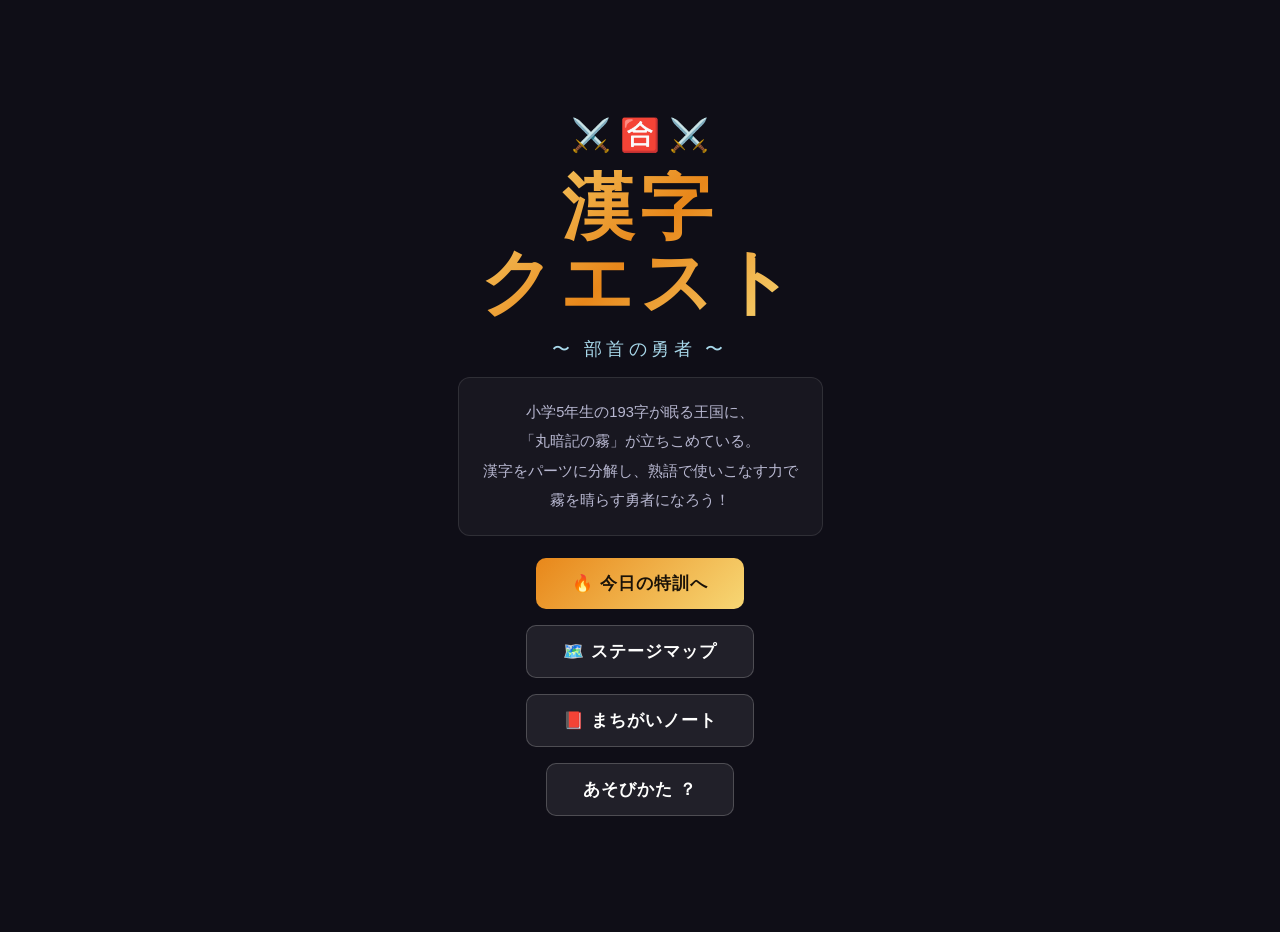
==== kanji-quest/kanji-quest.html @ ceccbde0 "初回コミット: 教育アプリ3本（RSTクエスト、まなびランク、漢字クエスト） - rst-quest: 読解力トレーニングRPG（小5対象） - progress-tracker: 教科別ランク可視化" ====
<!DOCTYPE html>
<html lang="ja">
<head>
    <meta charset="UTF-8">
    <meta name="viewport" content="width=device-width, initial-scale=1.0">
    <title>漢字クエスト 〜部首の勇者〜</title>
    <link rel="stylesheet" href="style.css">
</head>
<body>

<!-- ========== タイトル画面 ========== -->
<div id="titleScreen" class="screen">
    <div class="title-wrap">
        <div class="title-deco">⚔️ 🈴 ⚔️</div>
        <h1 class="game-title">漢字<br>クエスト</h1>
        <p class="game-subtitle">〜 部首の勇者 〜</p>
        <div class="title-story">
            小学5年生の193字が眠る王国に、<br>
            「丸暗記の霧」が立ちこめている。<br>
            漢字をパーツに分解し、熟語で使いこなす力で<br>
            霧を晴らす勇者になろう！
        </div>
        <button class="btn btn-primary" onclick="startDailyBattle()">🔥 今日の特訓へ</button>
        <button class="btn btn-secondary" onclick="openMap()">🗺️ ステージマップ</button>
        <button class="btn btn-secondary" onclick="openNotebook()">📕 まちがいノート</button>
        <button class="btn btn-secondary" onclick="showHowToPlay()">あそびかた ？</button>
    </div>
</div>

<!-- ========== あそびかた画面 ========== -->
<div id="howToPlayScreen" class="screen">
    <div class="panel" style="margin-top:40px">
        <h2>📖 あそびかた</h2>
        <div class="howto-list">
            <div class="howto-item">
                <span class="howto-icon">🔥</span>
                <div>
                    <strong>まずは「今日の特訓」</strong>
                    <p>1日5〜10問、新しい漢字と復習をまとめて出題。毎日続けよう！</p>
                </div>
            </div>
            <div class="howto-item">
                <span class="howto-icon">🧩</span>
                <div>
                    <strong>パーツで漢字を覚えよう</strong>
                    <p>新しい漢字はパーツが合体するアニメで登場。丸暗記じゃなく形で覚えよう。</p>
                </div>
            </div>
            <div class="howto-item">
                <span class="howto-icon">✍️</span>
                <div>
                    <strong>1回だけ書いて、テストする</strong>
                    <p>10回書くより、1回ていねいに書いて思い出すテストの方が身につくよ。</p>
                </div>
            </div>
            <div class="howto-item">
                <span class="howto-icon">📕</span>
                <div>
                    <strong>まちがいノートで復習</strong>
                    <p>まちがえた漢字は1日後・3日後・7日後に再登場。ぜんぶ正解でマスター！</p>
                </div>
            </div>
            <div class="howto-item">
                <span class="howto-icon">❤️</span>
                <div>
                    <strong>HPに気をつけよう</strong>
                    <p>まちがえると自分のHPが12へる。ゼロになるとやりなおし。</p>
                </div>
            </div>
        </div>
        <button class="btn btn-primary" onclick="show('titleScreen')">もどる</button>
    </div>
</div>

<!-- ========== マップ画面 ========== -->
<div id="mapScreen" class="screen">
    <div class="map-header">
        <div class="player-info">
            <div class="player-avatar">🧙</div>
            <div class="player-stats">
                <div class="player-name">部首の勇者</div>
                <div class="hp-row">
                    <span>HP</span>
                    <div class="hp-track"><div class="hp-fill" id="mapHpFill" style="width:100%"></div></div>
                    <span id="mapHpText">100/100</span>
                </div>
                <div class="level-text" id="mapLevel">覚えた漢字: 0 / 193字</div>
            </div>
        </div>
        <div class="streak-badge">🔥 <span id="mapStreak">0</span>日連続</div>
    </div>

    <h2 class="map-title">🗺️ 漢字の王国マップ</h2>
    <div class="stage-grid" id="stageGrid"></div>
    <div style="text-align:center;margin-top:16px">
        <button class="btn btn-secondary" onclick="show('titleScreen')">タイトルへ</button>
    </div>
</div>

<!-- ========== ステージ紹介画面 ========== -->
<div id="stageIntroScreen" class="screen">
    <div class="panel" style="margin-top:30px">
        <div id="introContent"></div>
        <div class="intro-buttons">
            <button class="btn btn-secondary" onclick="backToMap()">もどる</button>
            <button class="btn btn-primary" onclick="startStageBattle()">バトル開始！⚔️</button>
        </div>
    </div>
</div>

<!-- ========== バトル画面 ========== -->
<div id="battleScreen" class="screen">
    <div class="battle-wrap">

        <div class="battle-top-bar">
            <button class="btn-exit-battle" onclick="exitBattle()">✕ タイトルへ</button>
        </div>

        <!-- HP バー -->
        <div class="battle-hps">
            <div class="battle-hp-box">
                <span class="label">🧙 勇者</span>
                <div class="hp-row">
                    <div class="hp-track"><div class="hp-fill" id="playerHpFill" style="width:100%"></div></div>
                    <span id="playerHpText">100/100</span>
                </div>
            </div>
            <div class="battle-hp-box">
                <span class="label" id="enemyLabel">👾 てき</span>
                <div class="hp-row">
                    <div class="hp-track"><div class="hp-fill enemy-fill" id="enemyHpFill" style="width:100%"></div></div>
                    <span id="enemyHpText"></span>
                </div>
            </div>
        </div>

        <!-- ステージ名チップ -->
        <div><span class="stage-chip" id="battleStageChip"></span></div>

        <!-- バトルシーン -->
        <div class="battle-scene">
            <div class="dmg-pop" id="dmgPop"></div>
            <div class="player-dmg-pop" id="playerDmgPop"></div>
            <div class="enemy-sprite" id="enemySprite">👾</div>
        </div>

        <div class="q-progress" id="qProgress">1 / 5</div>

        <!-- 新出漢字：パーツ合成 & 導入パネル -->
        <div class="q-panel" id="introPanel" style="display:none">
            <div class="synth-stage" id="synthStage">
                <div class="synth-result" id="synthResult"></div>
            </div>
            <div style="text-align:center;margin-bottom:12px">
                <button class="btn btn-secondary synth-replay-btn" id="synthReplayBtn" onclick="replaySynthesis()" style="display:none">🔁 もう一度見る</button>
            </div>
            <div class="kanji-info-card" id="kanjiInfoCard"></div>
            <div class="write-once-panel">
                <div class="write-once-kanji" id="writeOnceKanji"></div>
                <div class="write-once-hint">大きく1回、ていねいに書いてみよう</div>
                <button class="btn btn-primary" onclick="confirmWritten()">書けた！つぎへ ▶</button>
            </div>
        </div>

        <!-- 復習・テスト：問題パネル -->
        <div class="q-panel" id="quizPanel" style="display:none">
            <div class="skill-badge" id="skillBadge">📚 熟語クイズ</div>
            <div class="q-text" id="qText"></div>
            <div class="choices" id="choices"></div>
            <div class="feedback" id="feedbackBox" style="display:none"></div>
        </div>

    </div>
</div>

<!-- ========== ステージクリア／今日の特訓 結果画面 ========== -->
<div id="stageClearScreen" class="screen">
    <div class="clear-wrap">
        <div class="clear-title" id="clearTitle">⭐ クリア！ ⭐</div>
        <div id="clearContent"></div>
        <button class="btn btn-primary" id="clearNextBtn">マップへもどる 🗺️</button>
    </div>
</div>

<!-- ========== ゲームオーバー画面 ========== -->
<div id="gameOverScreen" class="screen">
    <div class="clear-wrap">
        <div class="gameover-title">💀 ゲームオーバー</div>
        <p style="color:#b8b8d1;line-height:2">HPが０になってしまった…<br>もう一度チャレンジしよう！</p>
        <button class="btn btn-primary" onclick="retryBattle()">⚔️ もう一度</button>
        <button class="btn btn-secondary" onclick="backToMap()">🗺️ マップへ</button>
    </div>
</div>

<!-- ========== まちがいノート画面 ========== -->
<div id="notebookScreen" class="screen">
    <div class="panel" style="margin-top:30px">
        <h2>📕 まちがいノート</h2>
        <p style="color:#b8b8d1;font-size:0.85rem;margin-bottom:14px">まちがえた漢字はここに集まるよ。1日後→3日後→7日後で正解するとマスターになる。</p>
        <div class="notebook-list" id="notebookList"></div>
        <div class="intro-buttons">
            <button class="btn btn-secondary" onclick="show('titleScreen')">もどる</button>
            <button class="btn btn-primary" id="notebookReviewBtn" onclick="startNotebookReview()">今すぐ復習する 📕</button>
        </div>
    </div>
</div>

<!-- ========== 全漢字マスター画面 ========== -->
<div id="allMasteredScreen" class="screen">
    <div class="clear-wrap">
        <div class="complete-title">🏆 全193字マスター！ 🏆</div>
        <p style="color:#b8b8d1;line-height:2">おめでとう！<br>あなたは真の「部首の勇者」になった！</p>
        <div class="score-box">
            <div class="score-row"><span>覚えた漢字</span><span style="color:#2ecc71;font-weight:bold">193 / 193字</span></div>
            <div class="score-row"><span>連続日数</span><span id="masteredStreak" style="color:#f7d774">0日</span></div>
        </div>
        <button class="btn btn-primary" onclick="show('titleScreen')">▶ タイトルへ</button>
    </div>
</div>

<script src="data.js"></script>
<script src="game.js"></script>
</body>
</html>
---- kanji-quest/style.css ----
/* ===== Reset & Base ===== */
* { margin: 0; padding: 0; box-sizing: border-box; }

body {
    background: #0f0e17;
    color: #fffffe;
    font-family: 'Hiragino Kaku Gothic ProN', 'Meiryo', 'Yu Gothic', sans-serif;
    min-height: 100vh;
    display: flex;
    justify-content: center;
    align-items: flex-start;
}

/* ===== Screens ===== */
.screen {
    display: none;
    width: 100%;
    max-width: 680px;
    min-height: 100vh;
    padding: 16px;
    animation: fadeIn 0.3s ease;
}
.screen.active { display: block; }

@keyframes fadeIn {
    from { opacity: 0; transform: translateY(8px); }
    to   { opacity: 1; transform: translateY(0); }
}

/* ===== Title Screen ===== */
.title-wrap {
    min-height: 100vh;
    display: flex;
    flex-direction: column;
    justify-content: center;
    align-items: center;
    gap: 16px;
    text-align: center;
    padding: 40px 20px;
}

.title-deco { font-size: 2rem; animation: pulse 2s infinite; }

@keyframes pulse {
    0%,100% { transform: scale(1); }
    50%      { transform: scale(1.12); }
}

.game-title {
    font-size: 4.5rem;
    font-weight: 900;
    line-height: 1.05;
    letter-spacing: 0.08em;
    background: linear-gradient(135deg, #f7d774 0%, #e8871a 50%, #f7d774 100%);
    -webkit-background-clip: text;
    -webkit-text-fill-color: transparent;
    background-clip: text;
}

.game-subtitle {
    font-size: 1.1rem;
    color: #a8d8ea;
    letter-spacing: 0.25em;
}

.title-story {
    background: rgba(255,255,255,0.04);
    border: 1px solid rgba(255,255,255,0.1);
    border-radius: 12px;
    padding: 20px 24px;
    max-width: 380px;
    line-height: 2;
    font-size: 0.92rem;
    color: #b8b8d1;
    margin-bottom: 6px;
}

/* ===== Buttons ===== */
.btn {
    border: none;
    border-radius: 10px;
    padding: 14px 36px;
    font-size: 1.05rem;
    font-family: inherit;
    cursor: pointer;
    font-weight: bold;
    letter-spacing: 0.06em;
    transition: transform 0.15s, box-shadow 0.15s;
}
.btn-primary {
    background: linear-gradient(135deg, #e8871a, #f7d774);
    color: #1a1208;
}
.btn-primary:hover {
    transform: translateY(-2px);
    box-shadow: 0 6px 20px rgba(232,135,26,0.45);
}
.btn-secondary {
    background: rgba(255,255,255,0.08);
    color: #fffffe;
    border: 1px solid rgba(255,255,255,0.2);
}
.btn-secondary:hover { background: rgba(255,255,255,0.16); }
.btn:active { transform: translateY(0); }
.btn:disabled { opacity: 0.4; cursor: not-allowed; }

/* ===== Generic Panel ===== */
.panel {
    background: rgba(255,255,255,0.04);
    border: 1px solid rgba(255,255,255,0.12);
    border-radius: 16px;
    padding: 28px 24px;
    margin: 20px auto;
    max-width: 600px;
    text-align: center;
}
.panel h2 { font-size: 1.4rem; margin-bottom: 20px; color: #f7d774; }

/* ===== How To Play ===== */
.howto-list { text-align: left; margin: 20px 0; display: flex; flex-direction: column; gap: 14px; }
.howto-item {
    display: flex;
    align-items: flex-start;
    gap: 14px;
    background: rgba(255,255,255,0.03);
    padding: 12px 14px;
    border-radius: 10px;
}
.howto-icon { font-size: 1.7rem; flex-shrink: 0; line-height: 1; }
.howto-item strong { display: block; color: #f7d774; margin-bottom: 3px; font-size: 0.95rem; }
.howto-item p { font-size: 0.87rem; color: #b8b8d1; line-height: 1.6; }

/* ===== Map Screen ===== */
.map-header {
    display: flex;
    justify-content: space-between;
    align-items: center;
    padding: 14px 16px;
    background: rgba(255,255,255,0.04);
    border: 1px solid rgba(255,255,255,0.1);
    border-radius: 12px;
    margin-bottom: 20px;
    gap: 12px;
}
.player-info { display: flex; align-items: center; gap: 12px; flex: 1; min-width: 0; }
.player-avatar { font-size: 2.4rem; flex-shrink: 0; }
.player-stats { flex: 1; min-width: 0; }
.player-name { font-weight: bold; color: #f7d774; font-size: 0.95rem; margin-bottom: 5px; }
.level-text { font-size: 0.8rem; color: #a8d8ea; margin-top: 4px; }
.streak-badge {
    background: rgba(247,215,116,0.12);
    border: 1px solid rgba(247,215,116,0.3);
    border-radius: 20px;
    padding: 6px 14px;
    font-size: 0.85rem;
    color: #f7d774;
    white-space: nowrap;
}

.map-title { text-align: center; font-size: 1.2rem; margin-bottom: 16px; color: #f7d774; }

/* ===== HP Bar ===== */
.hp-row { display: flex; align-items: center; gap: 8px; font-size: 0.82rem; }
.hp-track {
    flex: 1;
    height: 10px;
    background: rgba(255,255,255,0.1);
    border-radius: 5px;
    overflow: hidden;
    min-width: 60px;
}
.hp-fill {
    height: 100%;
    background: linear-gradient(90deg, #2ecc71, #27ae60);
    border-radius: 5px;
    transition: width 0.5s ease, background 0.3s;
}
.hp-fill.danger  { background: linear-gradient(90deg, #e74c3c, #c0392b); }
.hp-fill.warning { background: linear-gradient(90deg, #f39c12, #d68910); }
.hp-fill.enemy-fill { background: linear-gradient(90deg, #e74c3c, #c0392b); }

/* ===== Stage Grid ===== */
.stage-grid { display: grid; grid-template-columns: repeat(2, 1fr); gap: 12px; }

.stage-card {
    background: rgba(255,255,255,0.04);
    border: 2px solid rgba(255,255,255,0.1);
    border-radius: 12px;
    padding: 18px 14px;
    cursor: pointer;
    text-align: center;
    transition: border-color 0.2s, background 0.2s, transform 0.15s;
}
.stage-card:hover { border-color: #f7d774; background: rgba(247,215,116,0.08); transform: translateY(-2px); }
.stage-card.cleared { border-color: #2ecc71; background: rgba(46,204,113,0.07); }
.stage-card.boss { border-color: rgba(231,76,60,0.4); }

.stage-icon { font-size: 2rem; margin-bottom: 8px; }
.stage-name { font-size: 0.92rem; font-weight: bold; margin-bottom: 4px; }
.stage-skill { font-size: 0.73rem; color: #a8d8ea; }
.stage-status { font-size: 0.78rem; margin-top: 6px; color: #b8b8d1; }

/* ===== Stage Intro ===== */
.intro-enemy { font-size: 4.5rem; margin: 16px 0; }
.intro-title { font-size: 1.5rem; color: #f7d774; margin-bottom: 6px; font-weight: bold; }
.intro-enemy-name { font-size: 1.1rem; color: #e74c3c; font-weight: bold; margin-bottom: 16px; }

.intro-skill-box {
    background: rgba(168,216,234,0.08);
    border: 1px solid rgba(168,216,234,0.28);
    border-radius: 10px;
    padding: 14px 16px;
    margin: 14px 0;
    font-size: 0.88rem;
    color: #c8e8f4;
    line-height: 1.7;
    text-align: left;
}
.intro-skill-box strong { color: #a8d8ea; }

.intro-meta { color: #b8b8d1; font-size: 0.85rem; margin-bottom: 4px; }
.intro-buttons { display: flex; gap: 12px; justify-content: center; margin-top: 22px; flex-wrap: wrap; }

/* ===== Battle Screen ===== */
.battle-wrap {
    display: flex;
    flex-direction: column;
    gap: 12px;
    padding: 12px;
    min-height: 100vh;
}

.battle-top-bar { display: flex; justify-content: flex-end; }
.btn-exit-battle {
    background: transparent;
    border: 1px solid rgba(255,255,255,0.15);
    color: #b8b8d1;
    border-radius: 20px;
    padding: 4px 12px;
    font-size: 0.72rem;
    font-family: inherit;
    cursor: pointer;
}
.btn-exit-battle:hover { background: rgba(255,255,255,0.08); color: #fffffe; }

.battle-hps { display: flex; justify-content: space-between; gap: 10px; }

.battle-hp-box {
    flex: 1;
    background: rgba(255,255,255,0.04);
    border-radius: 8px;
    padding: 10px 12px;
    font-size: 0.82rem;
}
.battle-hp-box .label { font-weight: bold; margin-bottom: 6px; display: block; }

/* Stage name chip */
.stage-chip {
    display: inline-block;
    background: rgba(247,215,116,0.15);
    border: 1px solid rgba(247,215,116,0.3);
    border-radius: 20px;
    padding: 3px 14px;
    font-size: 0.78rem;
    color: #f7d774;
    margin-bottom: 4px;
}

.battle-scene {
    position: relative;
    height: 110px;
    background: rgba(255,255,255,0.02);
    border-radius: 12px;
    display: flex;
    justify-content: flex-end;
    align-items: center;
    padding: 16px 24px;
    overflow: hidden;
}
.enemy-sprite { font-size: 4.5rem; transition: transform 0.1s; user-select: none; }

.dmg-pop {
    position: absolute;
    font-size: 1.6rem;
    font-weight: 900;
    color: #f7d774;
    opacity: 0;
    top: 18px;
    right: 80px;
    pointer-events: none;
    text-shadow: 0 2px 8px rgba(0,0,0,0.6);
}
.player-dmg-pop {
    position: absolute;
    font-size: 1.2rem;
    font-weight: 900;
    color: #e74c3c;
    opacity: 0;
    top: 18px;
    left: 20px;
    pointer-events: none;
    text-shadow: 0 2px 8px rgba(0,0,0,0.6);
}

.q-progress { text-align: center; font-size: 0.78rem; color: #b8b8d1; }

/* ===== Question Panel ===== */
.q-panel {
    background: rgba(255,255,255,0.04);
    border: 1px solid rgba(255,255,255,0.1);
    border-radius: 12px;
    padding: 16px;
    flex: 1;
}
.skill-badge {
    display: inline-block;
    background: rgba(168,216,234,0.12);
    border: 1px solid rgba(168,216,234,0.3);
    border-radius: 20px;
    padding: 3px 12px;
    font-size: 0.75rem;
    color: #a8d8ea;
    margin-bottom: 14px;
}

.q-text {
    font-size: 0.97rem;
    font-weight: bold;
    margin-bottom: 16px;
    line-height: 1.7;
    white-space: pre-line;
}

.choices { display: flex; flex-direction: column; gap: 10px; }

.choice-btn {
    background: rgba(255,255,255,0.05);
    border: 2px solid rgba(255,255,255,0.14);
    border-radius: 10px;
    padding: 13px 16px;
    font-size: 0.92rem;
    font-family: inherit;
    color: #fffffe;
    cursor: pointer;
    text-align: left;
    transition: border-color 0.18s, background 0.18s;
    line-height: 1.5;
}
.choice-btn:hover:not(:disabled) {
    border-color: #f7d774;
    background: rgba(247,215,116,0.1);
}
.choice-btn.correct  { border-color: #2ecc71; background: rgba(46,204,113,0.18); }
.choice-btn.wrong    { border-color: #e74c3c; background: rgba(231,76,60,0.18); }
.choice-btn:disabled { cursor: default; }

/* ===== Feedback ===== */
.feedback {
    margin-top: 14px;
    padding: 14px 16px;
    border-radius: 10px;
    font-size: 0.88rem;
    line-height: 1.7;
    text-align: center;
}
.feedback.ok  { background: rgba(46,204,113,0.1);  border: 1px solid rgba(46,204,113,0.3);  color: #2ecc71; }
.feedback.ng  { background: rgba(231,76,60,0.1);   border: 1px solid rgba(231,76,60,0.3);   color: #e74c3c; }
.feedback .expl { color: #c8c8d8; font-size: 0.83rem; margin-top: 4px; }
.feedback .btn  { margin-top: 12px; }

/* ===== パーツ合成演出 ===== */
.synth-stage {
    position: relative;
    height: 140px;
    display: flex;
    align-items: center;
    justify-content: center;
    margin-bottom: 12px;
}
.synth-part {
    position: absolute;
    font-size: 2.4rem;
    opacity: 0;
    color: #a8d8ea;
    font-weight: bold;
    text-shadow: 0 0 10px rgba(168,216,234,0.5);
    transition: transform 1.1s cubic-bezier(.2,.8,.2,1), opacity 0.7s;
}
.synth-part-label {
    position: absolute;
    font-size: 0.68rem;
    color: #a8d8ea;
    opacity: 0;
    transition: opacity 0.7s;
    white-space: nowrap;
}
.synth-result {
    font-size: 4.6rem;
    font-weight: 900;
    opacity: 0;
    transform: scale(0.6);
    color: #f7d774;
    text-shadow: 0 0 24px rgba(247,215,116,0.7);
    transition: opacity 0.7s, transform 0.7s;
}
.synth-result.show { opacity: 1; transform: scale(1); }
@keyframes synthGlowPulse {
    0%,100% { text-shadow: 0 0 24px rgba(247,215,116,0.7); }
    50%      { text-shadow: 0 0 40px rgba(247,215,116,1); }
}
.synth-result.show { animation: synthGlowPulse 1.2s ease-in-out 1; }
.synth-replay-btn { padding: 7px 20px; font-size: 0.82rem; }

/* ===== 漢字情報カード（読み・意味・熟語） ===== */
.kanji-info-card {
    background: rgba(255,255,255,0.04);
    border-radius: 12px;
    padding: 16px;
    text-align: left;
    margin-bottom: 12px;
    opacity: 0;
    transition: opacity 0.5s;
}
.kanji-info-card.show { opacity: 1; }
.kanji-reading-row { display: flex; gap: 16px; margin-bottom: 8px; font-size: 0.85rem; color: #a8d8ea; flex-wrap: wrap; }
.kanji-meaning { font-size: 0.9rem; color: #e8e8f0; margin-bottom: 10px; line-height: 1.6; }
.kanji-story { font-size: 0.83rem; color: #c8c8d8; margin-bottom: 10px; line-height: 1.7; background: rgba(0,0,0,0.2); border-left: 3px solid #a8d8ea; padding: 8px 12px; border-radius: 0 8px 8px 0; }
.compound-chip {
    display: inline-block;
    background: rgba(247,215,116,0.12);
    border-radius: 8px;
    padding: 5px 12px;
    margin: 4px 4px 0 0;
    font-size: 0.82rem;
    line-height: 1.5;
}
.compound-chip b { color: #f7d774; }

/* ===== 一回書くステップ ===== */
.write-once-panel { text-align: center; padding: 12px 0 4px; }
.write-once-kanji { font-size: 5.5rem; color: rgba(255,255,255,0.14); font-weight: 900; user-select: none; line-height: 1; }
.write-once-hint { color: #b8b8d1; font-size: 0.85rem; margin: 8px 0 16px; }

/* ===== まちがいノート ===== */
.notebook-list { display: flex; flex-direction: column; gap: 10px; margin-bottom: 10px; max-height: 50vh; overflow-y: auto; }
.notebook-item {
    display: flex;
    justify-content: space-between;
    align-items: center;
    background: rgba(255,255,255,0.04);
    border-radius: 10px;
    padding: 10px 14px;
}
.notebook-kanji-info { display: flex; align-items: center; gap: 10px; }
.notebook-kanji { font-size: 1.6rem; }
.notebook-meaning { font-size: 0.75rem; color: #b8b8d1; }
.due-badge { font-size: 0.72rem; padding: 3px 10px; border-radius: 12px; white-space: nowrap; }
.due-badge.today { background: rgba(231,76,60,0.2); color: #e74c3c; }
.due-badge.upcoming { background: rgba(255,255,255,0.08); color: #b8b8d1; }
.notebook-empty { color: #b8b8d1; text-align: center; padding: 30px 0; }

/* ===== Stage Clear ===== */
.clear-wrap {
    min-height: 100vh;
    display: flex;
    flex-direction: column;
    justify-content: center;
    align-items: center;
    gap: 18px;
    text-align: center;
    padding: 40px 20px;
}
.clear-title    { font-size: 2rem;  color: #f7d774; font-weight: 900; }
.gameover-title { font-size: 2rem;  color: #e74c3c; font-weight: 900; }
.complete-title { font-size: 1.8rem; color: #f7d774; font-weight: 900; }

.score-box {
    background: rgba(255,255,255,0.05);
    border: 1px solid rgba(255,255,255,0.1);
    border-radius: 12px;
    padding: 18px 24px;
    width: 100%;
    max-width: 300px;
}
.score-row {
    display: flex;
    justify-content: space-between;
    padding: 7px 0;
    border-bottom: 1px solid rgba(255,255,255,0.06);
    font-size: 0.9rem;
}
.score-row:last-child { border-bottom: none; }

.skill-up {
    background: linear-gradient(135deg, #e8871a, #f7d774);
    color: #1a1208;
    border-radius: 8px;
    padding: 10px 24px;
    font-weight: bold;
    font-size: 0.95rem;
    display: inline-block;
}

/* ===== Responsive ===== */
@media (max-width: 480px) {
    .game-title { font-size: 3.2rem; }
    .stage-grid { grid-template-columns: 1fr; }
    .battle-hps { flex-direction: column; }
    .intro-buttons { flex-direction: column; align-items: center; }
}
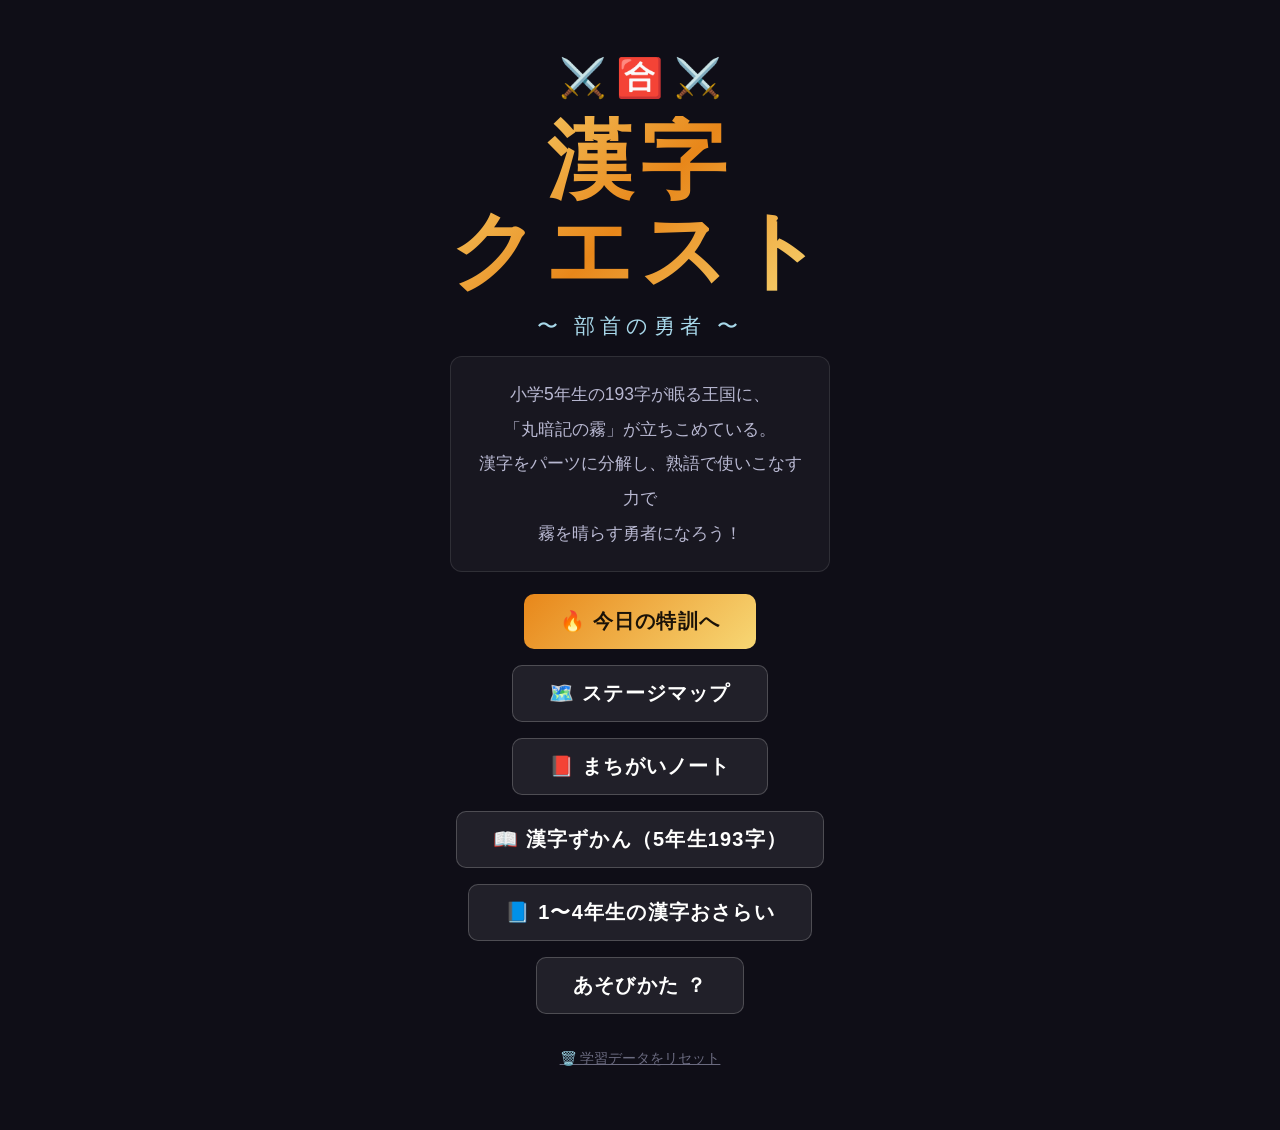
==== commit 951d265b: "漢字クエストに1〜4年生おさらいモード・漢字ずかん・データリセット等を追加 - 1〜4年生の教育漢字642字を新規データ化し、学年別おさらいバトルモードを追加 - 5年生193字をいつでも閲覧できる「" ====
--- a/kanji-quest/kanji-quest.html
+++ b/kanji-quest/kanji-quest.html
@@ -23,7 +23,10 @@
         <button class="btn btn-primary" onclick="startDailyBattle()">🔥 今日の特訓へ</button>
         <button class="btn btn-secondary" onclick="openMap()">🗺️ ステージマップ</button>
         <button class="btn btn-secondary" onclick="openNotebook()">📕 まちがいノート</button>
+        <button class="btn btn-secondary" onclick="openKanjiDex()">📖 漢字ずかん（5年生193字）</button>
+        <button class="btn btn-secondary" onclick="openReviewMap()">📘 1〜4年生の漢字おさらい</button>
         <button class="btn btn-secondary" onclick="showHowToPlay()">あそびかた ？</button>
+        <button class="btn-reset" onclick="resetAllProgress()">🗑️ 学習データをリセット</button>
     </div>
 </div>
 
@@ -97,6 +100,18 @@
     </div>
 </div>
 
+<!-- ========== 1〜4年生 漢字おさらい 学年マップ画面 ========== -->
+<div id="reviewMapScreen" class="screen">
+    <div class="panel" style="margin-top:30px">
+        <h2 class="map-title" style="margin-bottom:4px">📘 1〜4年生 漢字おさらい</h2>
+        <p style="color:#b8b8d1;font-size:0.85rem;text-align:center;margin-bottom:16px">学年をえらんで、これまで習った漢字をおさらいしよう！</p>
+        <div class="stage-grid" id="reviewGradeGrid"></div>
+        <div style="text-align:center;margin-top:16px">
+            <button class="btn btn-secondary" onclick="show('titleScreen')">タイトルへ</button>
+        </div>
+    </div>
+</div>
+
 <!-- ========== ステージ紹介画面 ========== -->
 <div id="stageIntroScreen" class="screen">
     <div class="panel" style="margin-top:30px">
@@ -201,6 +216,39 @@
         <div class="intro-buttons">
             <button class="btn btn-secondary" onclick="show('titleScreen')">もどる</button>
             <button class="btn btn-primary" id="notebookReviewBtn" onclick="startNotebookReview()">今すぐ復習する 📕</button>
+        </div>
+    </div>
+</div>
+
+<!-- ========== 漢字ずかん 一覧画面 ========== -->
+<div id="kanjiDexScreen" class="screen">
+    <div class="panel" style="margin-top:30px">
+        <h2 class="map-title" style="margin-bottom:4px">📖 漢字ずかん</h2>
+        <p style="color:#b8b8d1;font-size:0.85rem;text-align:center;margin-bottom:16px">5年生193字、いつでも見返せるよ。⭐は覚えた漢字。</p>
+        <div class="dex-grid" id="dexGrid"></div>
+        <div style="text-align:center;margin-top:16px">
+            <button class="btn btn-secondary" onclick="show('titleScreen')">タイトルへ</button>
+        </div>
+    </div>
+</div>
+
+<!-- ========== 漢字ずかん 詳細画面 ========== -->
+<div id="kanjiDexDetailScreen" class="screen">
+    <div class="panel" style="margin-top:30px">
+        <div class="q-progress" id="dexKanjiCounter">1 / 193</div>
+        <div class="synth-stage" id="dexSynthStage">
+            <div class="synth-result" id="dexSynthResult"></div>
+        </div>
+        <div style="text-align:center;margin-bottom:12px">
+            <button class="btn btn-secondary synth-replay-btn" id="dexReplayBtn" onclick="replayDexSynthesis()" style="display:none">🔁 もう一度見る</button>
+        </div>
+        <div class="kanji-info-card" id="dexKanjiInfoCard"></div>
+        <div class="intro-buttons">
+            <button class="btn btn-secondary" onclick="prevDexKanji()">◀ 前の漢字</button>
+            <button class="btn btn-secondary" onclick="nextDexKanji()">次の漢字 ▶</button>
+        </div>
+        <div style="text-align:center;margin-top:10px">
+            <button class="btn btn-primary" onclick="show('kanjiDexScreen')">ずかん一覧へ</button>
         </div>
     </div>
 </div>
@@ -219,6 +267,7 @@
 </div>
 
 <script src="data.js"></script>
+<script src="review-data.js"></script>
 <script src="game.js"></script>
 </body>
 </html>
--- a/kanji-quest/style.css
+++ b/kanji-quest/style.css
@@ -1,5 +1,7 @@
 /* ===== Reset & Base ===== */
 * { margin: 0; padding: 0; box-sizing: border-box; }
+
+html { font-size: 19px; }
 
 body {
     background: #0f0e17;
@@ -103,6 +105,19 @@
 .btn-secondary:hover { background: rgba(255,255,255,0.16); }
 .btn:active { transform: translateY(0); }
 .btn:disabled { opacity: 0.4; cursor: not-allowed; }
+
+.btn-reset {
+    background: none;
+    border: none;
+    font-family: inherit;
+    color: #6b6b80;
+    font-size: 0.72rem;
+    text-decoration: underline;
+    cursor: pointer;
+    margin-top: 14px;
+    padding: 6px;
+}
+.btn-reset:hover { color: #e74c3c; }
 
 /* ===== Generic Panel ===== */
 .panel {
@@ -182,6 +197,25 @@
 /* ===== Stage Grid ===== */
 .stage-grid { display: grid; grid-template-columns: repeat(2, 1fr); gap: 12px; }
 
+.dex-grid { display: grid; grid-template-columns: repeat(6, 1fr); gap: 8px; }
+.dex-item {
+    position: relative;
+    aspect-ratio: 1;
+    display: flex;
+    align-items: center;
+    justify-content: center;
+    background: rgba(255,255,255,0.05);
+    border: 1px solid rgba(255,255,255,0.14);
+    border-radius: 10px;
+    font-size: 1.3rem;
+    color: #fffffe;
+    cursor: pointer;
+    transition: border-color 0.18s, background 0.18s, transform 0.18s;
+}
+.dex-item:hover { border-color: #f7d774; background: rgba(247,215,116,0.1); transform: translateY(-2px); }
+.dex-item.learned { border-color: #2ecc71; background: rgba(46,204,113,0.08); }
+.dex-item .dex-star { position: absolute; top: 1px; right: 3px; font-size: 0.5rem; }
+
 .stage-card {
     background: rgba(255,255,255,0.04);
     border: 2px solid rgba(255,255,255,0.1);
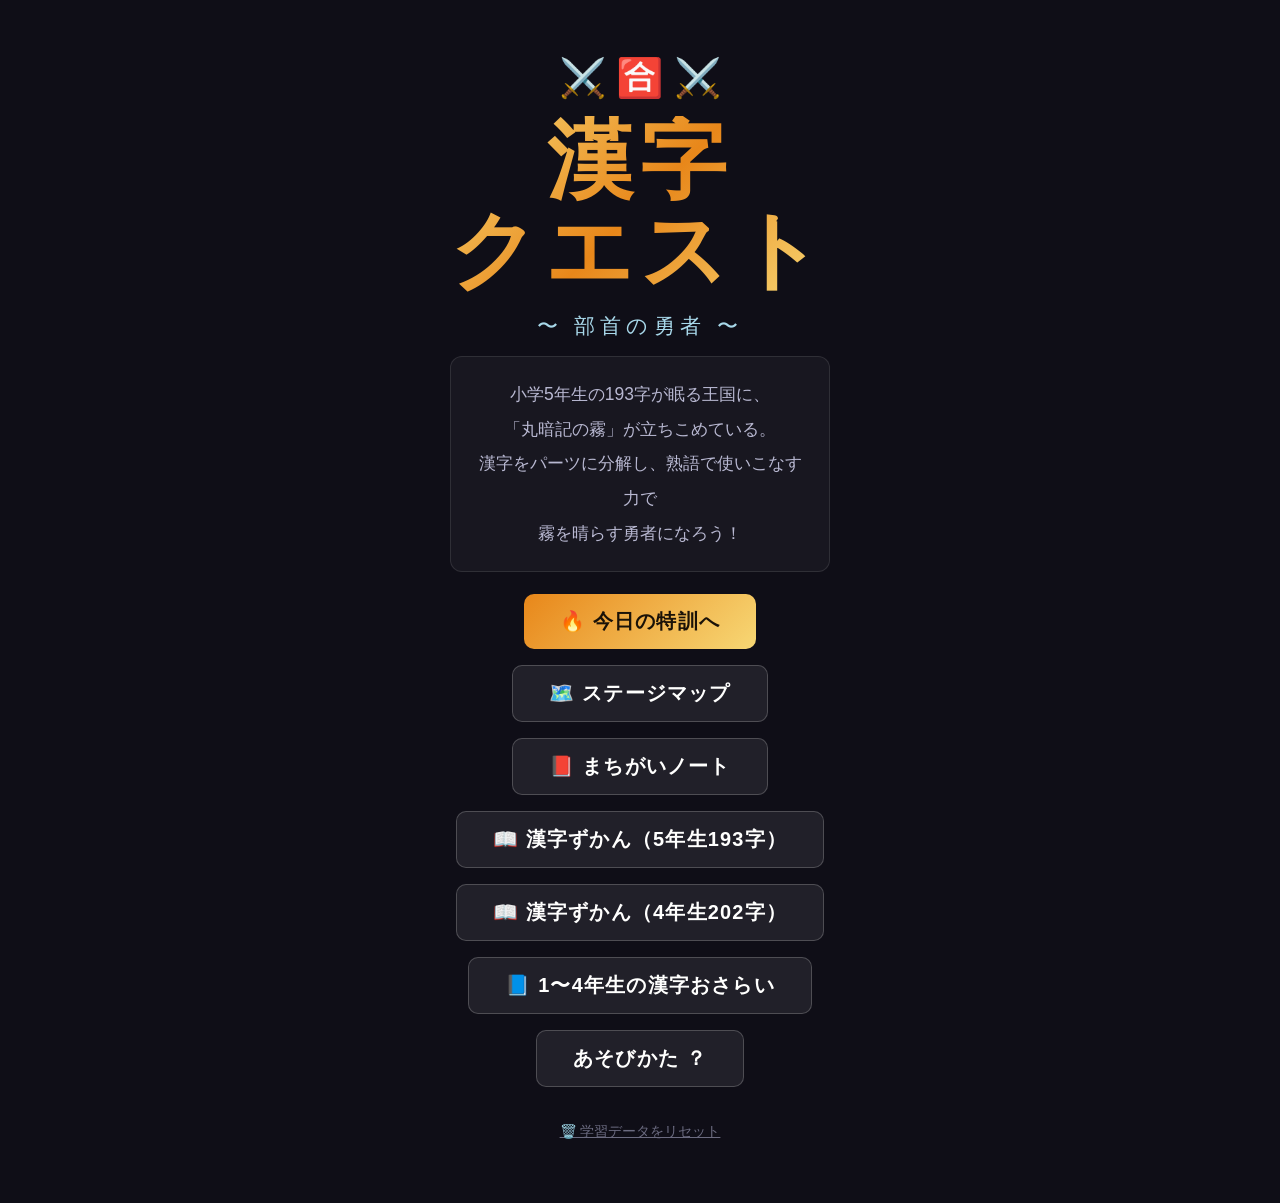
==== commit 14a839a3: "漢字ずかんに4年生202字の部首合成データを追加し、4パーツ重なりを修正 - 4年生202字ぶんのparts(部首分解)・partsStoryをreview-data.jsに追加 - 漢字ずかん画面を" ====
--- a/kanji-quest/kanji-quest.html
+++ b/kanji-quest/kanji-quest.html
@@ -23,7 +23,8 @@
         <button class="btn btn-primary" onclick="startDailyBattle()">🔥 今日の特訓へ</button>
         <button class="btn btn-secondary" onclick="openMap()">🗺️ ステージマップ</button>
         <button class="btn btn-secondary" onclick="openNotebook()">📕 まちがいノート</button>
-        <button class="btn btn-secondary" onclick="openKanjiDex()">📖 漢字ずかん（5年生193字）</button>
+        <button class="btn btn-secondary" onclick="openKanjiDex('main')">📖 漢字ずかん（5年生193字）</button>
+        <button class="btn btn-secondary" onclick="openKanjiDex('grade4')">📖 漢字ずかん（4年生202字）</button>
         <button class="btn btn-secondary" onclick="openReviewMap()">📘 1〜4年生の漢字おさらい</button>
         <button class="btn btn-secondary" onclick="showHowToPlay()">あそびかた ？</button>
         <button class="btn-reset" onclick="resetAllProgress()">🗑️ 学習データをリセット</button>
@@ -223,8 +224,8 @@
 <!-- ========== 漢字ずかん 一覧画面 ========== -->
 <div id="kanjiDexScreen" class="screen">
     <div class="panel" style="margin-top:30px">
-        <h2 class="map-title" style="margin-bottom:4px">📖 漢字ずかん</h2>
-        <p style="color:#b8b8d1;font-size:0.85rem;text-align:center;margin-bottom:16px">5年生193字、いつでも見返せるよ。⭐は覚えた漢字。</p>
+        <h2 class="map-title" style="margin-bottom:4px" id="dexTitle">📖 漢字ずかん</h2>
+        <p style="color:#b8b8d1;font-size:0.85rem;text-align:center;margin-bottom:16px" id="dexSubtitle">5年生193字、いつでも見返せるよ。⭐は覚えた漢字。</p>
         <div class="dex-grid" id="dexGrid"></div>
         <div style="text-align:center;margin-top:16px">
             <button class="btn btn-secondary" onclick="show('titleScreen')">タイトルへ</button>
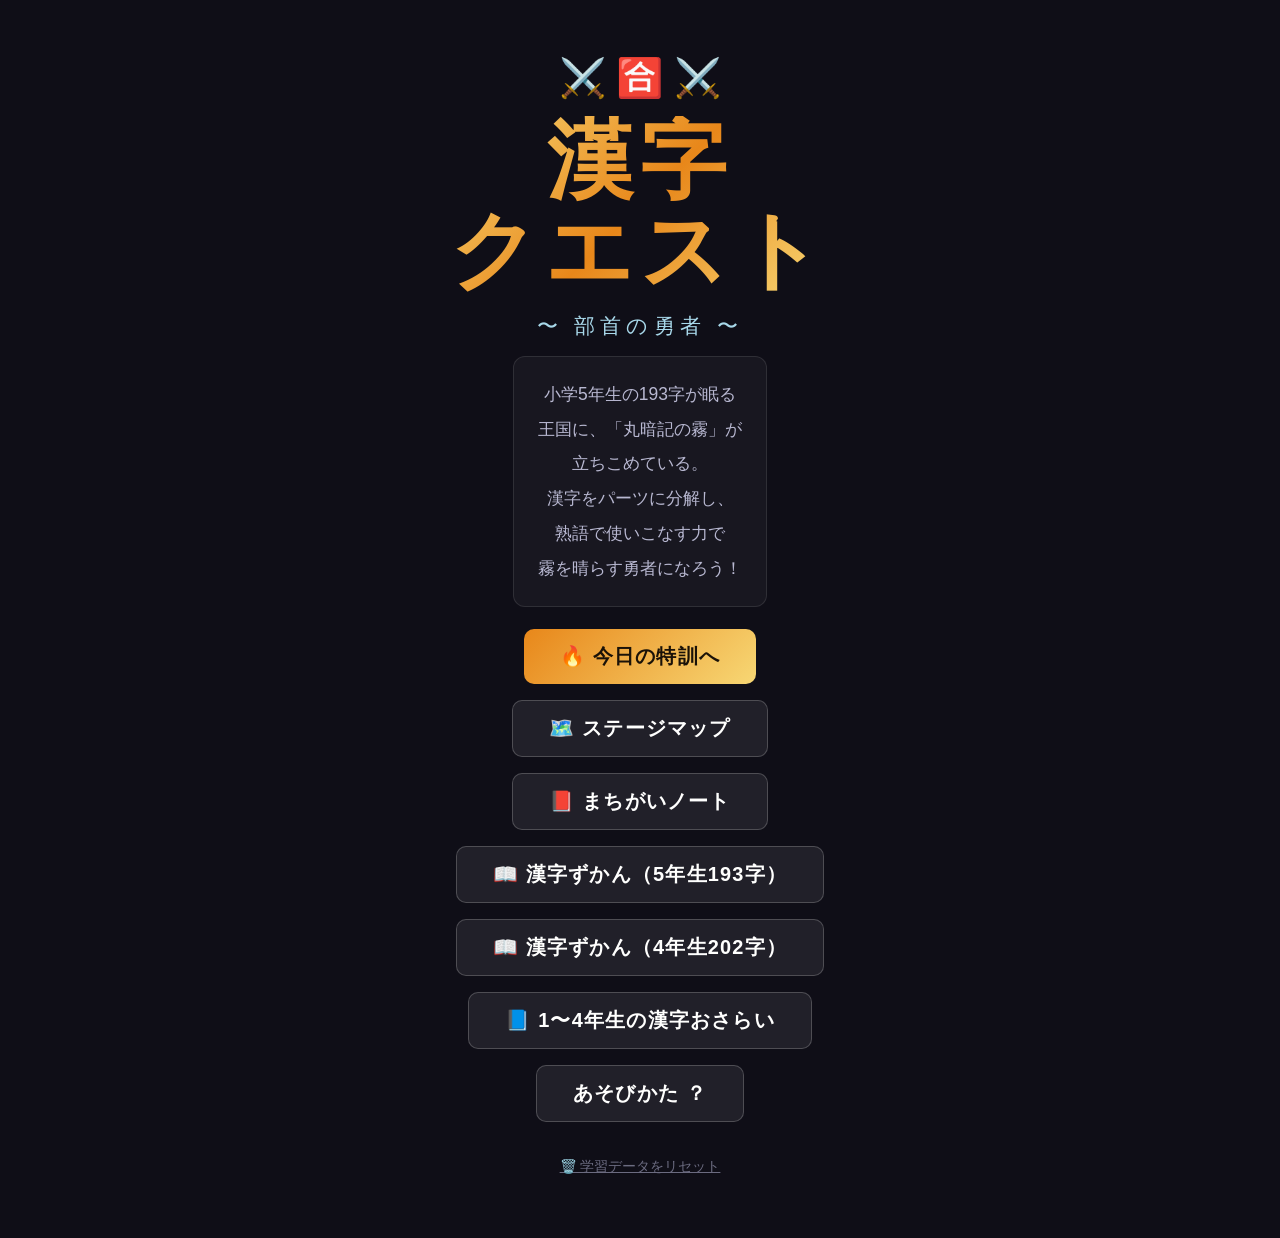
==== commit f6e958ad: "タイトル画面のストーリー文が狭い画面で不自然に折り返される問題を修正 各行が長く、モバイル幅では自動折り返しにより単語の途中で改行されて しまっていた。行を短く区切り直し、360〜480px幅で折り返" ====
--- a/kanji-quest/kanji-quest.html
+++ b/kanji-quest/kanji-quest.html
@@ -15,9 +15,11 @@
         <h1 class="game-title">漢字<br>クエスト</h1>
         <p class="game-subtitle">〜 部首の勇者 〜</p>
         <div class="title-story">
-            小学5年生の193字が眠る王国に、<br>
-            「丸暗記の霧」が立ちこめている。<br>
-            漢字をパーツに分解し、熟語で使いこなす力で<br>
+            小学5年生の193字が眠る<br>
+            王国に、「丸暗記の霧」が<br>
+            立ちこめている。<br>
+            漢字をパーツに分解し、<br>
+            熟語で使いこなす力で<br>
             霧を晴らす勇者になろう！
         </div>
         <button class="btn btn-primary" onclick="startDailyBattle()">🔥 今日の特訓へ</button>
@@ -171,10 +173,16 @@
                 <button class="btn btn-secondary synth-replay-btn" id="synthReplayBtn" onclick="replaySynthesis()" style="display:none">🔁 もう一度見る</button>
             </div>
             <div class="kanji-info-card" id="kanjiInfoCard"></div>
-            <div class="write-once-panel">
+            <div class="write-once-panel" id="writeOnceKanjiStep">
                 <div class="write-once-kanji" id="writeOnceKanji"></div>
                 <div class="write-once-hint">大きく1回、ていねいに書いてみよう</div>
-                <button class="btn btn-primary" onclick="confirmWritten()">書けた！つぎへ ▶</button>
+                <button class="btn btn-primary" onclick="confirmWrittenKanji()">書けた！つぎへ ▶</button>
+            </div>
+            <div class="write-once-panel" id="writeOnceCompoundStep" style="display:none">
+                <div class="write-once-compound" id="writeOnceCompound"></div>
+                <div class="write-once-compound-reading" id="writeOnceCompoundReading"></div>
+                <div class="write-once-hint">熟語も1回、ていねいに書いてみよう</div>
+                <button class="btn btn-primary" onclick="confirmWrittenCompound()">書けた！つぎへ ▶</button>
             </div>
         </div>
 
@@ -182,7 +190,30 @@
         <div class="q-panel" id="quizPanel" style="display:none">
             <div class="skill-badge" id="skillBadge">📚 熟語クイズ</div>
             <div class="q-text" id="qText"></div>
+
             <div class="choices" id="choices"></div>
+
+            <div class="text-answer" id="textAnswerArea" style="display:none">
+                <input type="text" id="textAnswerInput" class="text-answer-input" placeholder="ひらがなで入力" autocomplete="off" onkeydown="if(event.key==='Enter') submitTextAnswer()">
+                <button class="btn btn-primary" id="textAnswerSubmitBtn" onclick="submitTextAnswer()">こたえる ▶</button>
+            </div>
+
+            <div class="writing-answer" id="writingAnswerArea" style="display:none">
+                <canvas id="writingCanvas" width="280" height="280" class="writing-canvas"></canvas>
+                <div class="writing-actions">
+                    <button class="btn btn-secondary" onclick="clearWritingCanvas()">🧹 消す</button>
+                    <button class="btn btn-primary" id="writingRevealBtn" onclick="revealWritingAnswer()" disabled>書けた！答えを見る</button>
+                </div>
+                <div class="writing-reveal" id="writingReveal" style="display:none">
+                    <div class="writing-answer-kanji" id="writingAnswerKanji"></div>
+                    <div class="writing-hint">くらべてみよう。あっていたかな？</div>
+                    <div class="writing-self-grade">
+                        <button class="btn btn-primary" onclick="submitWritingSelfGrade(true)">⭕ できた</button>
+                        <button class="btn btn-secondary" onclick="submitWritingSelfGrade(false)">❌ まちがえた</button>
+                    </div>
+                </div>
+            </div>
+
             <div class="feedback" id="feedbackBox" style="display:none"></div>
         </div>
 
--- a/kanji-quest/style.css
+++ b/kanji-quest/style.css
@@ -388,6 +388,57 @@
 .choice-btn.wrong    { border-color: #e74c3c; background: rgba(231,76,60,0.18); }
 .choice-btn:disabled { cursor: default; }
 
+/* ===== 自由記述クイズ（読み方） ===== */
+.text-answer { display: flex; gap: 10px; }
+.text-answer-input {
+    flex: 1;
+    min-width: 0;
+    background: rgba(255,255,255,0.05);
+    border: 2px solid rgba(255,255,255,0.14);
+    border-radius: 10px;
+    padding: 13px 16px;
+    font-size: 1rem;
+    font-family: inherit;
+    color: #fffffe;
+}
+.text-answer-input:focus { outline: none; border-color: #f7d774; }
+.text-answer-input:disabled { opacity: 0.8; }
+.text-answer-input.correct { border-color: #2ecc71; background: rgba(46,204,113,0.18); }
+.text-answer-input.wrong   { border-color: #e74c3c; background: rgba(231,76,60,0.18); }
+.text-answer .btn { flex-shrink: 0; padding: 13px 18px; font-size: 0.88rem; }
+
+/* ===== 書き取りクイズ（手書き） ===== */
+.writing-answer { text-align: center; }
+.writing-canvas {
+    display: block;
+    margin: 0 auto;
+    width: 220px;
+    height: 220px;
+    max-width: 100%;
+    background-color: rgba(255,255,255,0.03);
+    background-image:
+        linear-gradient(to right, rgba(255,255,255,0.14) 1px, transparent 1px),
+        linear-gradient(to bottom, rgba(255,255,255,0.14) 1px, transparent 1px);
+    background-size: 100% 50%, 50% 100%;
+    background-position: center;
+    background-repeat: no-repeat;
+    border: 2px solid rgba(255,255,255,0.2);
+    border-radius: 12px;
+    touch-action: none;
+    cursor: crosshair;
+}
+.writing-actions { display: flex; gap: 10px; justify-content: center; margin-top: 14px; flex-wrap: wrap; }
+.writing-reveal { margin-top: 18px; }
+.writing-answer-kanji {
+    font-size: 4.2rem;
+    font-weight: 900;
+    color: #f7d774;
+    text-shadow: 0 0 20px rgba(247,215,116,0.5);
+    line-height: 1;
+}
+.writing-hint { color: #b8b8d1; font-size: 0.82rem; margin: 8px 0 14px; }
+.writing-self-grade { display: flex; gap: 12px; justify-content: center; flex-wrap: wrap; }
+
 /* ===== Feedback ===== */
 .feedback {
     margin-top: 14px;
@@ -473,6 +524,8 @@
 /* ===== 一回書くステップ ===== */
 .write-once-panel { text-align: center; padding: 12px 0 4px; }
 .write-once-kanji { font-size: 5.5rem; color: rgba(255,255,255,0.14); font-weight: 900; user-select: none; line-height: 1; }
+.write-once-compound { font-size: 3.1rem; color: rgba(255,255,255,0.14); font-weight: 900; user-select: none; line-height: 1.3; letter-spacing: 0.05em; }
+.write-once-compound-reading { color: #a8d8ea; font-size: 0.85rem; margin-top: 2px; }
 .write-once-hint { color: #b8b8d1; font-size: 0.85rem; margin: 8px 0 16px; }
 
 /* ===== まちがいノート ===== */
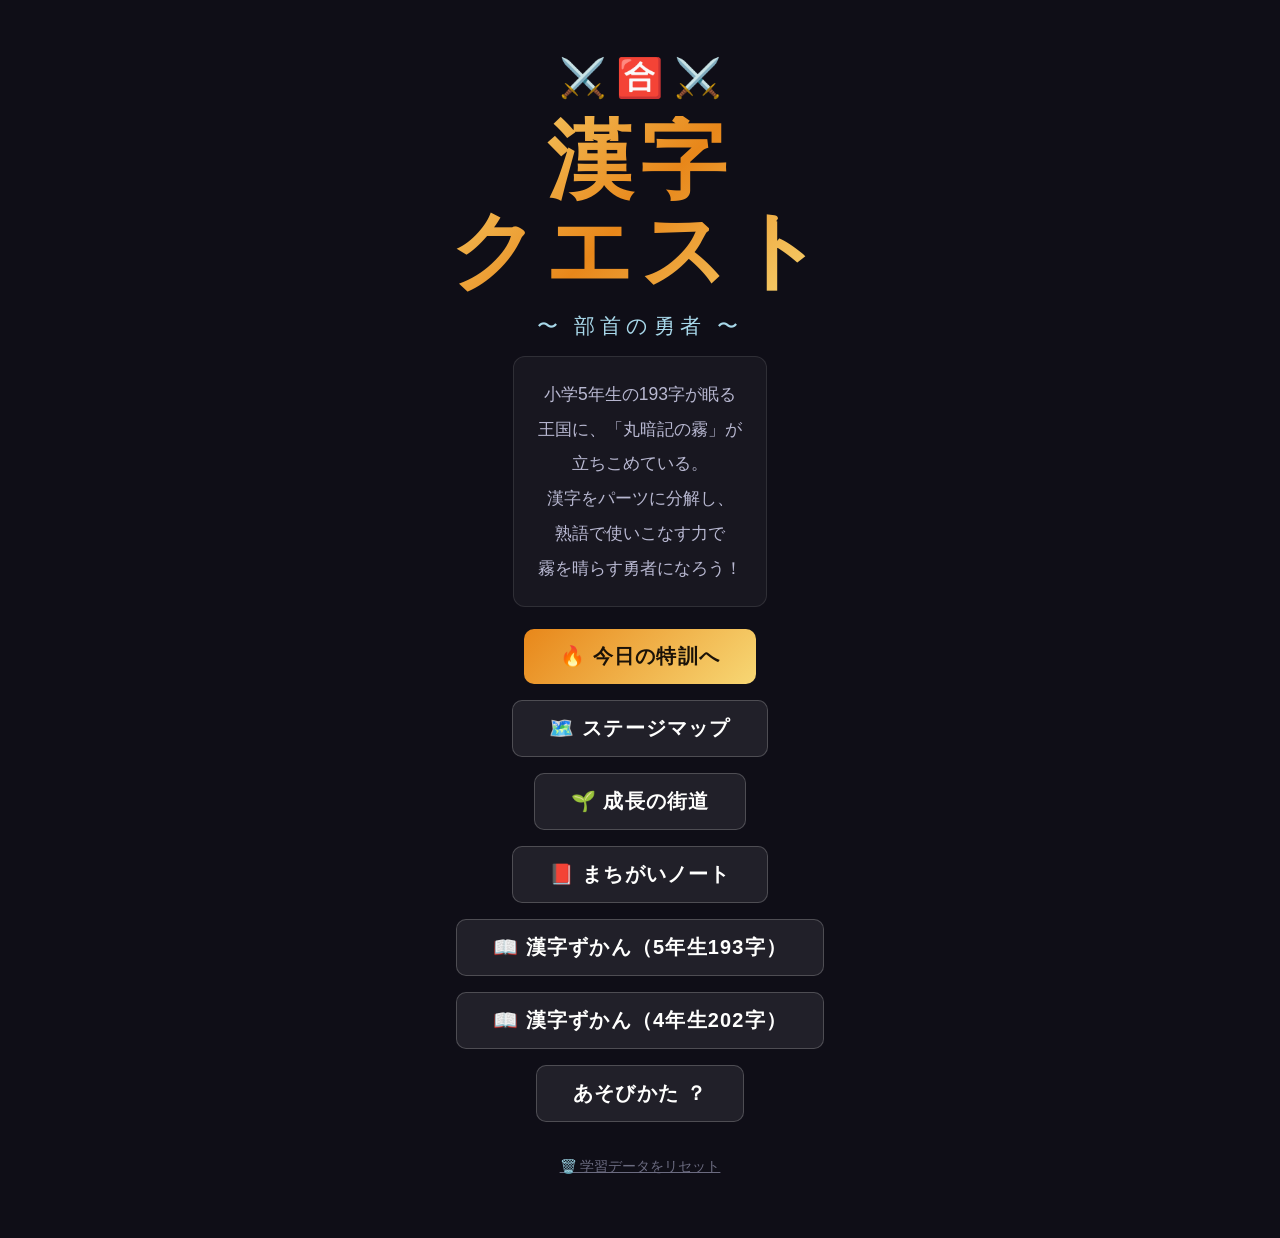
==== commit 642f1105: "漢字おさらいボタンを「成長の街道」に改名しステージマップ直下へ移動" ====
--- a/kanji-quest/kanji-quest.html
+++ b/kanji-quest/kanji-quest.html
@@ -24,10 +24,10 @@
         </div>
         <button class="btn btn-primary" onclick="startDailyBattle()">🔥 今日の特訓へ</button>
         <button class="btn btn-secondary" onclick="openMap()">🗺️ ステージマップ</button>
+        <button class="btn btn-secondary" onclick="openReviewMap()">🌱 成長の街道</button>
         <button class="btn btn-secondary" onclick="openNotebook()">📕 まちがいノート</button>
         <button class="btn btn-secondary" onclick="openKanjiDex('main')">📖 漢字ずかん（5年生193字）</button>
         <button class="btn btn-secondary" onclick="openKanjiDex('grade4')">📖 漢字ずかん（4年生202字）</button>
-        <button class="btn btn-secondary" onclick="openReviewMap()">📘 1〜4年生の漢字おさらい</button>
         <button class="btn btn-secondary" onclick="showHowToPlay()">あそびかた ？</button>
         <button class="btn-reset" onclick="resetAllProgress()">🗑️ 学習データをリセット</button>
     </div>
@@ -103,10 +103,10 @@
     </div>
 </div>
 
-<!-- ========== 1〜4年生 漢字おさらい 学年マップ画面 ========== -->
+<!-- ========== 1〜4年生 漢字おさらい（成長の街道） 学年マップ画面 ========== -->
 <div id="reviewMapScreen" class="screen">
     <div class="panel" style="margin-top:30px">
-        <h2 class="map-title" style="margin-bottom:4px">📘 1〜4年生 漢字おさらい</h2>
+        <h2 class="map-title" style="margin-bottom:4px">🌱 成長の街道</h2>
         <p style="color:#b8b8d1;font-size:0.85rem;text-align:center;margin-bottom:16px">学年をえらんで、これまで習った漢字をおさらいしよう！</p>
         <div class="stage-grid" id="reviewGradeGrid"></div>
         <div style="text-align:center;margin-top:16px">
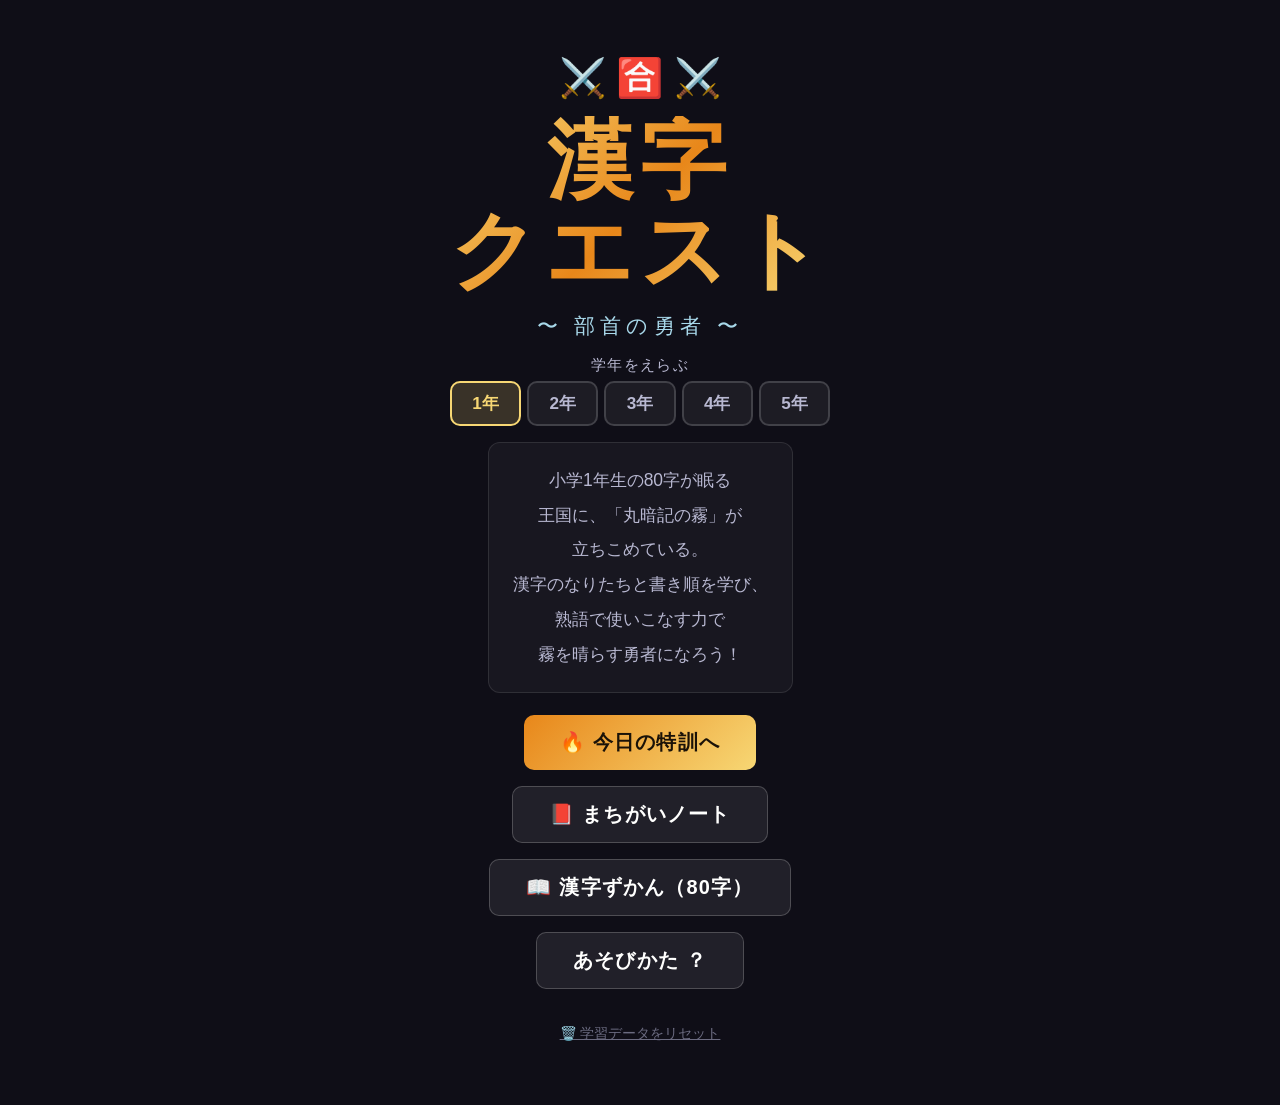
==== commit 207c28f1: "今日の特訓を1〜5年生の学年えらび式にし、書き順アニメと判定つき書き順練習を追加 - タイトルで学年を選択。進捗・まちがいノート・連続日数は学年ごとに保存（5年生は既存の記録を引き継ぎ） - Kanj" ====
--- a/kanji-quest/kanji-quest.html
+++ b/kanji-quest/kanji-quest.html
@@ -14,20 +14,16 @@
         <div class="title-deco">⚔️ 🈴 ⚔️</div>
         <h1 class="game-title">漢字<br>クエスト</h1>
         <p class="game-subtitle">〜 部首の勇者 〜</p>
-        <div class="title-story">
-            小学5年生の193字が眠る<br>
-            王国に、「丸暗記の霧」が<br>
-            立ちこめている。<br>
-            漢字をパーツに分解し、<br>
-            熟語で使いこなす力で<br>
-            霧を晴らす勇者になろう！
-        </div>
+        <div class="grade-select-wrap">
+            <div class="grade-select-label">学年をえらぶ</div>
+            <div class="grade-select" id="gradeSelect"></div>
+        </div>
+        <div class="title-story" id="titleStory"></div>
         <button class="btn btn-primary" onclick="startDailyBattle()">🔥 今日の特訓へ</button>
-        <button class="btn btn-secondary" onclick="openMap()">🗺️ ステージマップ</button>
-        <button class="btn btn-secondary" onclick="openReviewMap()">🌱 成長の街道</button>
+        <button class="btn btn-secondary" id="titleMapBtn" onclick="openMap()">🗺️ ステージマップ</button>
+        <button class="btn btn-secondary" id="titleReviewBtn" onclick="openReviewMap()">🌱 成長の街道</button>
         <button class="btn btn-secondary" onclick="openNotebook()">📕 まちがいノート</button>
-        <button class="btn btn-secondary" onclick="openKanjiDex('main')">📖 漢字ずかん（5年生193字）</button>
-        <button class="btn btn-secondary" onclick="openKanjiDex('grade4')">📖 漢字ずかん（4年生202字）</button>
+        <button class="btn btn-secondary" id="titleDexBtn" onclick="openKanjiDex()">📖 漢字ずかん</button>
         <button class="btn btn-secondary" onclick="showHowToPlay()">あそびかた ？</button>
         <button class="btn-reset" onclick="resetAllProgress()">🗑️ 学習データをリセット</button>
     </div>
@@ -53,10 +49,17 @@
                 </div>
             </div>
             <div class="howto-item">
+                <span class="howto-icon">🎒</span>
+                <div>
+                    <strong>学年をえらぼう</strong>
+                    <p>タイトル画面で1〜5年生をえらべるよ。覚えた漢字やまちがいノートは学年ごとに記録されるよ。</p>
+                </div>
+            </div>
+            <div class="howto-item">
                 <span class="howto-icon">✍️</span>
                 <div>
-                    <strong>1回だけ書いて、テストする</strong>
-                    <p>10回書くより、1回ていねいに書いて思い出すテストの方が身につくよ。</p>
+                    <strong>書き順を見て、1回だけ書く</strong>
+                    <p>お手本のアニメで書き順を見たら、1画ずつ指で書いてみよう。順番や向きがちがうと教えてくれるよ。10回書くより、1回ていねいに書いて思い出すテストの方が身につくよ。</p>
                 </div>
             </div>
             <div class="howto-item">
@@ -75,6 +78,7 @@
             </div>
         </div>
         <button class="btn btn-primary" onclick="show('titleScreen')">もどる</button>
+        <p class="credit">書き順データ: <a href="https://kanjivg.tagaini.net" target="_blank" rel="noopener">KanjiVG</a> © Ulrich Apel（CC BY-SA 3.0）</p>
     </div>
 </div>
 
@@ -166,17 +170,25 @@
 
         <!-- 新出漢字：パーツ合成 & 導入パネル -->
         <div class="q-panel" id="introPanel" style="display:none">
-            <div class="synth-stage" id="synthStage">
-                <div class="synth-result" id="synthResult"></div>
-            </div>
-            <div style="text-align:center;margin-bottom:12px">
-                <button class="btn btn-secondary synth-replay-btn" id="synthReplayBtn" onclick="replaySynthesis()" style="display:none">🔁 もう一度見る</button>
-            </div>
-            <div class="kanji-info-card" id="kanjiInfoCard"></div>
-            <div class="write-once-panel" id="writeOnceKanjiStep">
-                <div class="write-once-kanji" id="writeOnceKanji"></div>
-                <div class="write-once-hint">大きく1回、ていねいに書いてみよう</div>
-                <button class="btn btn-primary" onclick="confirmWrittenKanji()">書けた！つぎへ ▶</button>
+            <div id="introLearnStep">
+                <div class="synth-stage" id="synthStage">
+                    <div class="synth-result" id="synthResult"></div>
+                </div>
+                <div style="text-align:center;margin-bottom:12px">
+                    <button class="btn btn-secondary synth-replay-btn" id="synthReplayBtn" onclick="replaySynthesis()" style="display:none">🔁 もう一度見る</button>
+                </div>
+                <div class="kanji-info-card" id="kanjiInfoCard"></div>
+                <div class="write-once-panel">
+                    <button class="btn btn-primary" id="toStrokeStepBtn" onclick="openIntroStrokeStep()" style="display:none">✍️ 書き順を練習 ▶</button>
+                </div>
+            </div>
+            <div class="write-once-panel" id="strokeStep" style="display:none">
+                <div class="stroke-step-title" id="strokeStepTitle"></div>
+                <div class="stroke-area" id="introStrokeArea"></div>
+                <div class="writing-actions">
+                    <button class="btn btn-secondary" onclick="replayIntroStrokeDemo()">🔁 お手本を見る</button>
+                    <button class="btn btn-primary" id="strokeNextBtn" onclick="confirmWrittenKanji()" style="display:none">書けた！つぎへ ▶</button>
+                </div>
             </div>
             <div class="write-once-panel" id="writeOnceCompoundStep" style="display:none">
                 <div class="write-once-compound" id="writeOnceCompound"></div>
@@ -205,8 +217,8 @@
                     <button class="btn btn-primary" id="writingRevealBtn" onclick="revealWritingAnswer()" disabled>書けた！答えを見る</button>
                 </div>
                 <div class="writing-reveal" id="writingReveal" style="display:none">
-                    <div class="writing-answer-kanji" id="writingAnswerKanji"></div>
-                    <div class="writing-hint">くらべてみよう。あっていたかな？</div>
+                    <div class="stroke-area stroke-area-sm" id="writingAnswerStrokeArea"></div>
+                    <div class="writing-hint">くらべてみよう。書き順もあっていたかな？</div>
                     <div class="writing-self-grade">
                         <button class="btn btn-primary" onclick="submitWritingSelfGrade(true)">⭕ できた</button>
                         <button class="btn btn-secondary" onclick="submitWritingSelfGrade(false)">❌ まちがえた</button>
@@ -235,7 +247,7 @@
         <div class="gameover-title">💀 ゲームオーバー</div>
         <p style="color:#b8b8d1;line-height:2">HPが０になってしまった…<br>もう一度チャレンジしよう！</p>
         <button class="btn btn-primary" onclick="retryBattle()">⚔️ もう一度</button>
-        <button class="btn btn-secondary" onclick="backToMap()">🗺️ マップへ</button>
+        <button class="btn btn-secondary" onclick="leaveGameOver()">もどる</button>
     </div>
 </div>
 
@@ -275,6 +287,11 @@
             <button class="btn btn-secondary synth-replay-btn" id="dexReplayBtn" onclick="replayDexSynthesis()" style="display:none">🔁 もう一度見る</button>
         </div>
         <div class="kanji-info-card" id="dexKanjiInfoCard"></div>
+        <div class="stroke-area" id="dexStrokeArea"></div>
+        <div class="writing-actions">
+            <button class="btn btn-secondary synth-replay-btn" onclick="playDexStrokeDemo()">▶ 書き順を見る</button>
+            <button class="btn btn-secondary synth-replay-btn" onclick="startDexStrokePractice()">✍️ 書いてみる</button>
+        </div>
         <div class="intro-buttons">
             <button class="btn btn-secondary" onclick="prevDexKanji()">◀ 前の漢字</button>
             <button class="btn btn-secondary" onclick="nextDexKanji()">次の漢字 ▶</button>
@@ -288,10 +305,10 @@
 <!-- ========== 全漢字マスター画面 ========== -->
 <div id="allMasteredScreen" class="screen">
     <div class="clear-wrap">
-        <div class="complete-title">🏆 全193字マスター！ 🏆</div>
+        <div class="complete-title" id="masteredTitle">🏆 全193字マスター！ 🏆</div>
         <p style="color:#b8b8d1;line-height:2">おめでとう！<br>あなたは真の「部首の勇者」になった！</p>
         <div class="score-box">
-            <div class="score-row"><span>覚えた漢字</span><span style="color:#2ecc71;font-weight:bold">193 / 193字</span></div>
+            <div class="score-row"><span>覚えた漢字</span><span id="masteredCount" style="color:#2ecc71;font-weight:bold">193 / 193字</span></div>
             <div class="score-row"><span>連続日数</span><span id="masteredStreak" style="color:#f7d774">0日</span></div>
         </div>
         <button class="btn btn-primary" onclick="show('titleScreen')">▶ タイトルへ</button>
@@ -300,6 +317,8 @@
 
 <script src="data.js"></script>
 <script src="review-data.js"></script>
+<script src="stroke-data.js"></script>
+<script src="stroke.js"></script>
 <script src="game.js"></script>
 </body>
 </html>
--- a/kanji-quest/style.css
+++ b/kanji-quest/style.css
@@ -64,6 +64,24 @@
     color: #a8d8ea;
     letter-spacing: 0.25em;
 }
+
+.grade-select-wrap { width: 100%; max-width: 380px; }
+.grade-select-label { font-size: 0.78rem; color: #b8b8d1; margin-bottom: 6px; letter-spacing: 0.1em; }
+.grade-select { display: grid; grid-template-columns: repeat(5, 1fr); gap: 6px; }
+.grade-btn {
+    background: rgba(255,255,255,0.06);
+    border: 2px solid rgba(255,255,255,0.16);
+    border-radius: 10px;
+    padding: 9px 0;
+    font-size: 0.9rem;
+    font-family: inherit;
+    font-weight: bold;
+    color: #b8b8d1;
+    cursor: pointer;
+    transition: border-color 0.18s, background 0.18s, color 0.18s;
+}
+.grade-btn:hover { border-color: #f7d774; color: #fffffe; }
+.grade-btn.active { border-color: #f7d774; background: rgba(247,215,116,0.18); color: #f7d774; }
 
 .title-story {
     background: rgba(255,255,255,0.04);
@@ -144,6 +162,8 @@
 .howto-icon { font-size: 1.7rem; flex-shrink: 0; line-height: 1; }
 .howto-item strong { display: block; color: #f7d774; margin-bottom: 3px; font-size: 0.95rem; }
 .howto-item p { font-size: 0.87rem; color: #b8b8d1; line-height: 1.6; }
+.credit { margin-top: 18px; font-size: 0.68rem; color: #6b6b80; }
+.credit a { color: #8b8ba0; }
 
 /* ===== Map Screen ===== */
 .map-header {
@@ -429,13 +449,6 @@
 }
 .writing-actions { display: flex; gap: 10px; justify-content: center; margin-top: 14px; flex-wrap: wrap; }
 .writing-reveal { margin-top: 18px; }
-.writing-answer-kanji {
-    font-size: 4.2rem;
-    font-weight: 900;
-    color: #f7d774;
-    text-shadow: 0 0 20px rgba(247,215,116,0.5);
-    line-height: 1;
-}
 .writing-hint { color: #b8b8d1; font-size: 0.82rem; margin: 8px 0 14px; }
 .writing-self-grade { display: flex; gap: 12px; justify-content: center; flex-wrap: wrap; }
 
@@ -495,6 +508,7 @@
 }
 .synth-result.show { animation: synthGlowPulse 1.2s ease-in-out 1; }
 .synth-replay-btn { padding: 7px 20px; font-size: 0.82rem; }
+.synth-origin { font-size: 4rem; text-shadow: none; white-space: nowrap; }
 
 /* ===== 漢字情報カード（読み・意味・熟語） ===== */
 .kanji-info-card {
@@ -523,10 +537,46 @@
 
 /* ===== 一回書くステップ ===== */
 .write-once-panel { text-align: center; padding: 12px 0 4px; }
-.write-once-kanji { font-size: 5.5rem; color: rgba(255,255,255,0.14); font-weight: 900; user-select: none; line-height: 1; }
 .write-once-compound { font-size: 3.1rem; color: rgba(255,255,255,0.14); font-weight: 900; user-select: none; line-height: 1.3; letter-spacing: 0.05em; }
 .write-once-compound-reading { color: #a8d8ea; font-size: 0.85rem; margin-top: 2px; }
 .write-once-hint { color: #b8b8d1; font-size: 0.85rem; margin: 8px 0 16px; }
+
+/* ===== 書き順（お手本アニメ・判定つき練習） ===== */
+.stroke-step-title { color: #f7d774; font-weight: bold; font-size: 1rem; margin-bottom: 12px; }
+.stroke-area { margin-bottom: 4px; }
+.stroke-box {
+    width: 260px;
+    max-width: 100%;
+    aspect-ratio: 1;
+    margin: 0 auto;
+    background: rgba(255,255,255,0.03);
+    border: 2px solid rgba(255,255,255,0.2);
+    border-radius: 12px;
+}
+.stroke-area-sm .stroke-box { width: 170px; }
+.stroke-fallback {
+    height: 100%;
+    display: flex;
+    align-items: center;
+    justify-content: center;
+    font-size: 5rem;
+    font-weight: 900;
+    color: #f7d774;
+}
+.stroke-svg { display: block; width: 100%; height: 100%; user-select: none; }
+.stroke-svg.practicing { touch-action: none; cursor: crosshair; }
+.stroke-svg path, .stroke-svg polyline { fill: none; stroke-linecap: round; stroke-linejoin: round; }
+.stroke-svg .stroke-guide { stroke: rgba(255,255,255,0.14); stroke-width: 0.5; stroke-dasharray: 2 2; }
+.stroke-ghost path { stroke: rgba(255,255,255,0.12); stroke-width: 6; }
+.stroke-drawn path { stroke: #fffffe; stroke-width: 5; }
+.stroke-drawn path.active { stroke: #f7d774; }
+.stroke-hint path { stroke: #a8d8ea; stroke-width: 6; }
+.stroke-ink polyline { stroke: #f7d774; stroke-width: 4; opacity: 0.85; }
+.stroke-nums text { font-size: 7px; font-weight: bold; fill: #ff9f43; }
+.stroke-msg { min-height: 1.6em; margin-top: 10px; font-size: 0.88rem; color: #b8b8d1; line-height: 1.6; }
+.stroke-msg:empty { min-height: 0; margin-top: 0; }
+.stroke-msg.ok { color: #2ecc71; }
+.stroke-msg.ng { color: #ff7b6b; }
 
 /* ===== まちがいノート ===== */
 .notebook-list { display: flex; flex-direction: column; gap: 10px; margin-bottom: 10px; max-height: 50vh; overflow-y: auto; }
